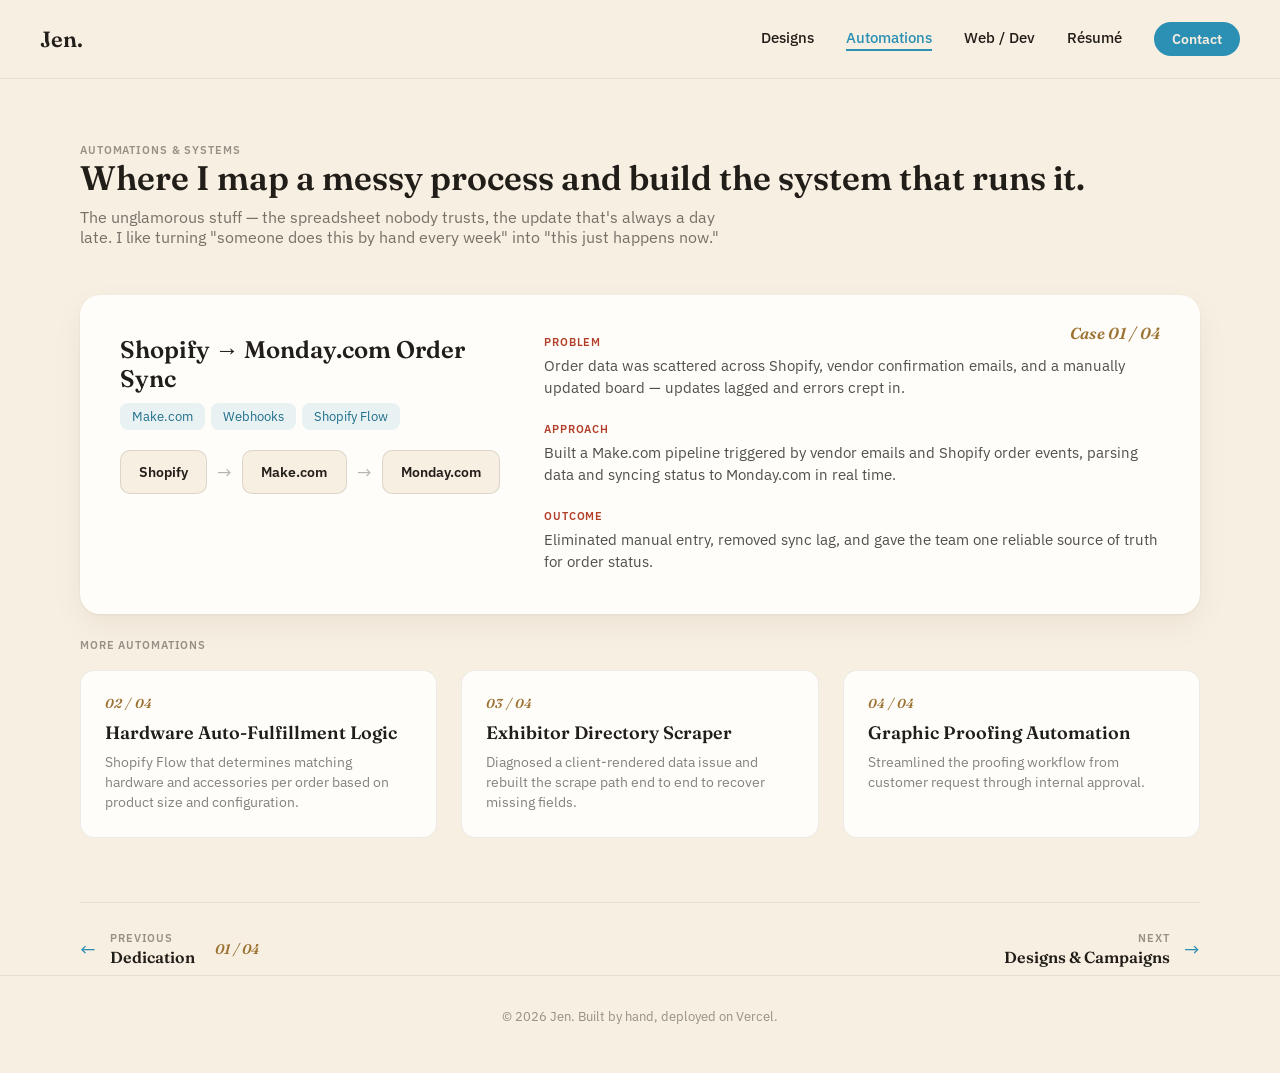
==== automations.html @ 4c75226f "Add files via upload" ====
<!doctype html>
<html lang="en">
<head>
<meta charset="utf-8">
<meta name="viewport" content="width=device-width, initial-scale=1">
<title>Automations &amp; Systems — Jen</title>
<meta name="description" content="Case studies in mapping messy processes and building the systems that run them.">
<link rel="preconnect" href="https://fonts.googleapis.com">
<link rel="stylesheet" href="https://fonts.googleapis.com/css2?family=Fraunces:ital,opsz,wght@0,9..144,500..700;1,9..144,500..600&family=IBM+Plex+Sans:wght@400;500;600&display=swap">
<link rel="stylesheet" href="styles.css">
<style>
  .flagship { background: var(--card); border-radius: var(--radius-lg); padding: 40px; display: flex; gap: 44px; box-shadow: 0 1px 3px rgba(33,29,24,0.06), 0 12px 32px rgba(33,29,24,0.05); position: relative; margin-top: 24px; }
  .flagship .num-tag { position: absolute; top: 28px; right: 40px; }
  .flagship-left { width: 380px; flex-shrink: 0; display: flex; flex-direction: column; gap: 20px; }
  .flagship-right { flex-grow: 1; display: flex; flex-direction: column; gap: 22px; justify-content: center; }
  .flow-row { display: flex; align-items: center; gap: 10px; }
  .flow-box { flex-grow: 1; font-size: 13.5px; font-weight: 600; color: var(--ink); background: var(--paper); border: 1px solid var(--ink-12); border-radius: 10px; padding: 12px 16px; text-align: center; }
  .flow-arrow { color: var(--ink-32); font-size: 18px; }
  .beat-label { font-size: 11px; font-weight: 600; letter-spacing: 0.08em; text-transform: uppercase; color: var(--coral-text); margin: 0 0 6px 0; }
  .beat-body { font-size: 14.5px; line-height: 1.55; color: rgba(33,29,24,0.78); margin: 0; }
  .more-grid { display: flex; gap: 24px; margin-top: 18px; flex-wrap: wrap; }
  .more-grid .card { flex: 1; min-width: 260px; }
  @media (max-width: 900px) { .flagship { flex-direction: column; } .flagship-left { width: 100%; } }
</style>
</head>
<body>

<nav class="site-nav">
  <div class="wordmark"><a href="index.html">Jen.</a></div>
  <div class="nav-links">
    <a class="nav-link" href="designs.html">Designs</a>
    <a class="nav-link active" href="automations.html">Automations</a>
    <a class="nav-link" href="web-dev.html">Web / Dev</a>
    <a class="nav-link" href="resume.html">Résumé</a>
    <a class="pill-link" href="mailto:jen@example.com">Contact</a>
  </div>
</nav>

<main class="wrap">

  <header class="page-header">
    <div class="eyebrow">Automations &amp; Systems</div>
    <h2>Where I map a messy process and build the system that runs it.</h2>
    <p>The unglamorous stuff — the spreadsheet nobody trusts, the update that's always a day late. I like turning "someone does this by hand every week" into "this just happens now."</p>
  </header>

  <section class="flagship">
    <span class="num num-tag">Case&nbsp;01&nbsp;/&nbsp;04</span>
    <div class="flagship-left">
      <div>
        <h3 style="font-size: 24px;">Shopify → Monday.com Order Sync</h3>
        <div style="display:flex; gap:6px; flex-wrap:wrap; margin-top:10px;">
          <span class="tag tag-water">Make.com</span><span class="tag tag-water">Webhooks</span><span class="tag tag-water">Shopify Flow</span>
        </div>
      </div>
      <div class="flow-row">
        <div class="flow-box">Shopify</div>
        <span class="flow-arrow">→</span>
        <div class="flow-box">Make.com</div>
        <span class="flow-arrow">→</span>
        <div class="flow-box">Monday.com</div>
      </div>
    </div>
    <div class="flagship-right">
      <div>
        <div class="beat-label">Problem</div>
        <p class="beat-body">Order data was scattered across Shopify, vendor confirmation emails, and a manually updated board — updates lagged and errors crept in.</p>
      </div>
      <div>
        <div class="beat-label">Approach</div>
        <p class="beat-body">Built a Make.com pipeline triggered by vendor emails and Shopify order events, parsing data and syncing status to Monday.com in real time.</p>
      </div>
      <div>
        <div class="beat-label">Outcome</div>
        <p class="beat-body">Eliminated manual entry, removed sync lag, and gave the team one reliable source of truth for order status.</p>
      </div>
    </div>
  </section>

  <section class="section">
    <div class="eyebrow">More Automations</div>
    <div class="more-grid">
      <div class="card">
        <div class="num" style="display:block; margin-bottom:10px; font-size:13px;">02 / 04</div>
        <div class="card-title">Hardware Auto-Fulfillment Logic</div>
        <p class="card-body">Shopify Flow that determines matching hardware and accessories per order based on product size and configuration.</p>
      </div>
      <div class="card">
        <div class="num" style="display:block; margin-bottom:10px; font-size:13px;">03 / 04</div>
        <div class="card-title">Exhibitor Directory Scraper</div>
        <p class="card-body">Diagnosed a client-rendered data issue and rebuilt the scrape path end to end to recover missing fields.</p>
      </div>
      <div class="card">
        <div class="num" style="display:block; margin-bottom:10px; font-size:13px;">04 / 04</div>
        <div class="card-title">Graphic Proofing Automation</div>
        <p class="card-body">Streamlined the proofing workflow from customer request through internal approval.</p>
      </div>
    </div>
  </section>

  <nav class="chapter-nav" aria-label="Page navigation">
    <a class="chapter-link prev" href="dedication.html">
      <span class="arrow">←</span>
      <span class="chapter-meta">
        <span class="chapter-label">Previous</span>
        <span class="chapter-title">Dedication</span>
      </span>
    </a>
    <span class="chapter-num">01 / 04</span>
    <a class="chapter-link next" href="designs.html">
      <span class="chapter-meta">
        <span class="chapter-label">Next</span>
        <span class="chapter-title">Designs &amp; Campaigns</span>
      </span>
      <span class="arrow">→</span>
    </a>
  </nav>

</main>

<footer class="site-footer">© <span id="year"></span> Jen. Built by hand, deployed on Vercel.</footer>
<script>document.getElementById('year').textContent = new Date().getFullYear();</script>
</body>
</html>
---- styles.css ----
/* ==========================================================================
   Jen — portfolio site
   Design tokens: warm cream / water blue / gold / coral, Fraunces + IBM Plex Sans
   ========================================================================== */

:root {
  --paper: #F7EFE1;
  --card: #FFFDF9;
  --ink: #211D18;
  --ink-70: rgba(33, 29, 24, 0.7);
  --ink-55: rgba(33, 29, 24, 0.55);
  --ink-45: rgba(33, 29, 24, 0.45);
  --ink-32: rgba(33, 29, 24, 0.32);
  --ink-12: rgba(33, 29, 24, 0.12);
  --ink-08: rgba(33, 29, 24, 0.08);

  --water: #2C8FB4;
  --water-dark: #1F6E8C;
  --water-tint: rgba(44, 143, 180, 0.1);

  --gold: #C98A3E;
  --gold-text: #9C7233;
  --gold-tint: rgba(201, 138, 62, 0.14);

  --coral: #D9553C;
  --coral-text: #B23F2A;
  --coral-tint: rgba(217, 85, 60, 0.09);

  --radius-lg: 20px;
  --radius-md: 14px;
  --radius-sm: 10px;
}

* { box-sizing: border-box; }

html, body {
  margin: 0;
  padding: 0;
  background: var(--paper);
  color: var(--ink);
  font-family: 'IBM Plex Sans', sans-serif;
  -webkit-font-smoothing: antialiased;
}

h1, h2, h3, .serif {
  font-family: 'Fraunces', serif;
  font-weight: 600;
  margin: 0;
}

a { color: inherit; }

img { max-width: 100%; display: block; }

.wrap {
  max-width: 1200px;
  margin: 0 auto;
  padding: 0 40px;
}

/* ---------- Nav ---------- */
.site-nav {
  display: flex;
  align-items: center;
  justify-content: space-between;
  padding: 22px 40px;
  border-bottom: 1px solid var(--ink-08);
}
.site-nav .wordmark {
  font-family: 'Fraunces', serif;
  font-size: 22px;
  font-weight: 600;
}
.site-nav .wordmark a { text-decoration: none; color: var(--ink); }
.nav-links {
  display: flex;
  align-items: center;
  gap: 32px;
  flex-wrap: wrap;
}
.nav-link {
  position: relative;
  font-size: 15px;
  font-weight: 500;
  color: var(--ink);
  text-decoration: none;
  padding-bottom: 4px;
}
.nav-link::after {
  content: '';
  position: absolute;
  left: 0; right: 0; bottom: 0;
  height: 2px;
  background: var(--water);
  transform: scaleX(0);
  transform-origin: left;
  transition: transform .2s ease;
}
.nav-link:hover { color: var(--water); }
.nav-link:hover::after { transform: scaleX(1); }
.nav-link.active { color: var(--water); }
.nav-link.active::after { transform: scaleX(1); }

/* ---------- Buttons ---------- */
.btn {
  font-family: 'IBM Plex Sans', sans-serif;
  font-size: 15px;
  font-weight: 600;
  border-radius: var(--radius-sm);
  padding: 14px 26px;
  text-decoration: none;
  display: inline-flex;
  align-items: center;
  gap: 9px;
  border: none;
  cursor: pointer;
  transition: background .18s ease, border-color .18s ease, transform .18s ease;
}
.btn-primary {
  color: var(--paper);
  background: var(--water);
}
.btn-primary:hover { background: var(--water-dark); transform: translateY(-2px); }
.btn-secondary {
  color: var(--ink);
  background: transparent;
  border: 1.5px solid rgba(33,29,24,0.25);
  padding: 12.5px 24.5px;
}
.btn-secondary:hover { border-color: var(--ink); transform: translateY(-2px); }
.pill-link {
  display: inline-flex;
  align-items: center;
  padding: 8px 18px;
  border-radius: 999px;
  font-size: 14px;
  font-weight: 600;
  text-decoration: none;
  background: var(--water);
  color: var(--paper);
}

/* ---------- Small components ---------- */
.eyebrow {
  font-size: 11px;
  font-weight: 600;
  letter-spacing: 0.08em;
  text-transform: uppercase;
  color: var(--ink-45);
}
.cluster-title {
  font-size: 11px;
  font-weight: 600;
  letter-spacing: 0.08em;
  text-transform: uppercase;
  color: var(--water);
  margin: 0 0 10px 0;
}
.pill {
  display: inline-flex;
  align-items: center;
  padding: 6px 14px;
  border-radius: 999px;
  font-size: 13px;
  font-weight: 500;
  border: 1.5px solid var(--water);
  color: var(--water-dark);
  background: transparent;
}
.tag {
  font-size: 13px;
  color: var(--ink);
  background: var(--card);
  border: 1px solid var(--ink-12);
  padding: 5px 12px;
  border-radius: 8px;
}
.tag-water { color: var(--water-dark); background: var(--water-tint); border: none; }
.tag-coral { color: var(--coral-text); background: var(--coral-tint); border: none; }
.tag-code { font-size: 13px; font-weight: 500; color: var(--ink); background: var(--card); border: 1px solid var(--ink-12); padding: 6px 13px; border-radius: 8px; }

.num {
  font-family: 'Fraunces', serif;
  font-style: italic;
  font-weight: 600;
  color: var(--gold-text);
  letter-spacing: 0.01em;
}

.card {
  background: var(--card);
  border: 1px solid var(--ink-08);
  border-radius: var(--radius-md);
  padding: 24px;
  transition: transform .18s ease, box-shadow .18s ease;
}
.card:hover { transform: translateY(-4px); box-shadow: 0 10px 24px rgba(33,29,24,0.08); }

.card-title {
  font-family: 'Fraunces', serif;
  font-size: 18px;
  font-weight: 600;
  margin: 0 0 8px 0;
}
.card-body {
  font-size: 13.5px;
  line-height: 1.5;
  color: var(--ink-55);
  margin: 0;
}

.placeholder {
  border: 1.5px dashed rgba(33,29,24,0.22);
  border-radius: 12px;
  display: flex;
  align-items: center;
  justify-content: center;
  font-size: 13px;
  font-style: italic;
  color: var(--ink-32);
  text-align: center;
  padding: 12px;
}

/* ---------- Page sections ---------- */
.page-header {
  padding: 64px 0 24px 0;
}
.page-header h2 { font-size: 34px; margin-bottom: 8px; }
.page-header p { font-size: 15.5px; color: rgba(33,29,24,0.6); max-width: 640px; margin: 0; }

.section { padding: 24px 0; }

/* ---------- Footer ---------- */
.site-footer {
  border-top: 1px solid var(--ink-08);
  padding: 32px 40px 48px 40px;
  text-align: center;
  font-size: 13px;
  color: var(--ink-45);
}

/* ---------- Book-style page transitions ----------
   Native cross-document View Transition: when supported (Chromium
   126+), navigating between pages slides the old page out and the
   new one in like a page turning. Unsupported browsers (Safari,
   Firefox) just ignore this block and navigate normally — no JS,
   no errors, pure progressive enhancement. */
@view-transition {
  navigation: auto;
}

::view-transition-group(root) {
  animation-duration: 0.5s;
  animation-timing-function: cubic-bezier(0.45, 0, 0.2, 1);
}
::view-transition-old(root) {
  animation-name: page-turn-out;
}
::view-transition-new(root) {
  animation-name: page-turn-in;
}
@keyframes page-turn-out {
  from { transform: translateX(0) scale(1); opacity: 1; }
  to   { transform: translateX(-5%) scale(0.97); opacity: 0; }
}
@keyframes page-turn-in {
  from { transform: translateX(5%) scale(0.97); opacity: 0; }
  to   { transform: translateX(0) scale(1); opacity: 1; }
}

/* ---------- Chapter nav (book-style prev/next) ---------- */
.chapter-nav {
  display: flex;
  align-items: center;
  justify-content: space-between;
  gap: 20px;
  margin-top: 40px;
  padding: 28px 0 8px 0;
  border-top: 1px solid var(--ink-08);
}
.chapter-link {
  display: flex;
  align-items: center;
  gap: 14px;
  max-width: 42%;
  text-decoration: none;
  color: var(--ink);
}
.chapter-link.next { margin-left: auto; }
.chapter-link .arrow {
  font-size: 19px;
  color: var(--water);
  flex-shrink: 0;
  transition: transform .18s ease;
}
.chapter-link.prev:hover .arrow { transform: translateX(-4px); }
.chapter-link.next:hover .arrow { transform: translateX(4px); }
.chapter-meta { display: flex; flex-direction: column; gap: 2px; min-width: 0; }
.chapter-link.next .chapter-meta { align-items: flex-end; text-align: right; }
.chapter-label {
  font-size: 11px;
  font-weight: 600;
  letter-spacing: 0.08em;
  text-transform: uppercase;
  color: var(--ink-45);
}
.chapter-title {
  font-family: 'Fraunces', serif;
  font-size: 16px;
  font-weight: 600;
  transition: color .18s ease;
}
.chapter-link:hover .chapter-title { color: var(--water); }
.chapter-num {
  font-family: 'Fraunces', serif;
  font-style: italic;
  font-weight: 600;
  color: var(--gold-text);
  font-size: 14px;
  flex-shrink: 0;
}

/* ---------- Responsive ---------- */
@media (max-width: 900px) {
  .site-nav { flex-direction: column; align-items: flex-start; gap: 16px; }
  .nav-links { gap: 18px; }
  .wrap { padding: 0 22px; }
  .grid-4, .grid-3 { grid-template-columns: 1fr !important; }
  .flex-row { flex-direction: column !important; }
}
@media (max-width: 640px) {
  .chapter-nav { flex-wrap: wrap; row-gap: 14px; }
  .chapter-link { max-width: 100%; }
  .chapter-num { order: 3; width: 100%; text-align: center; }
}
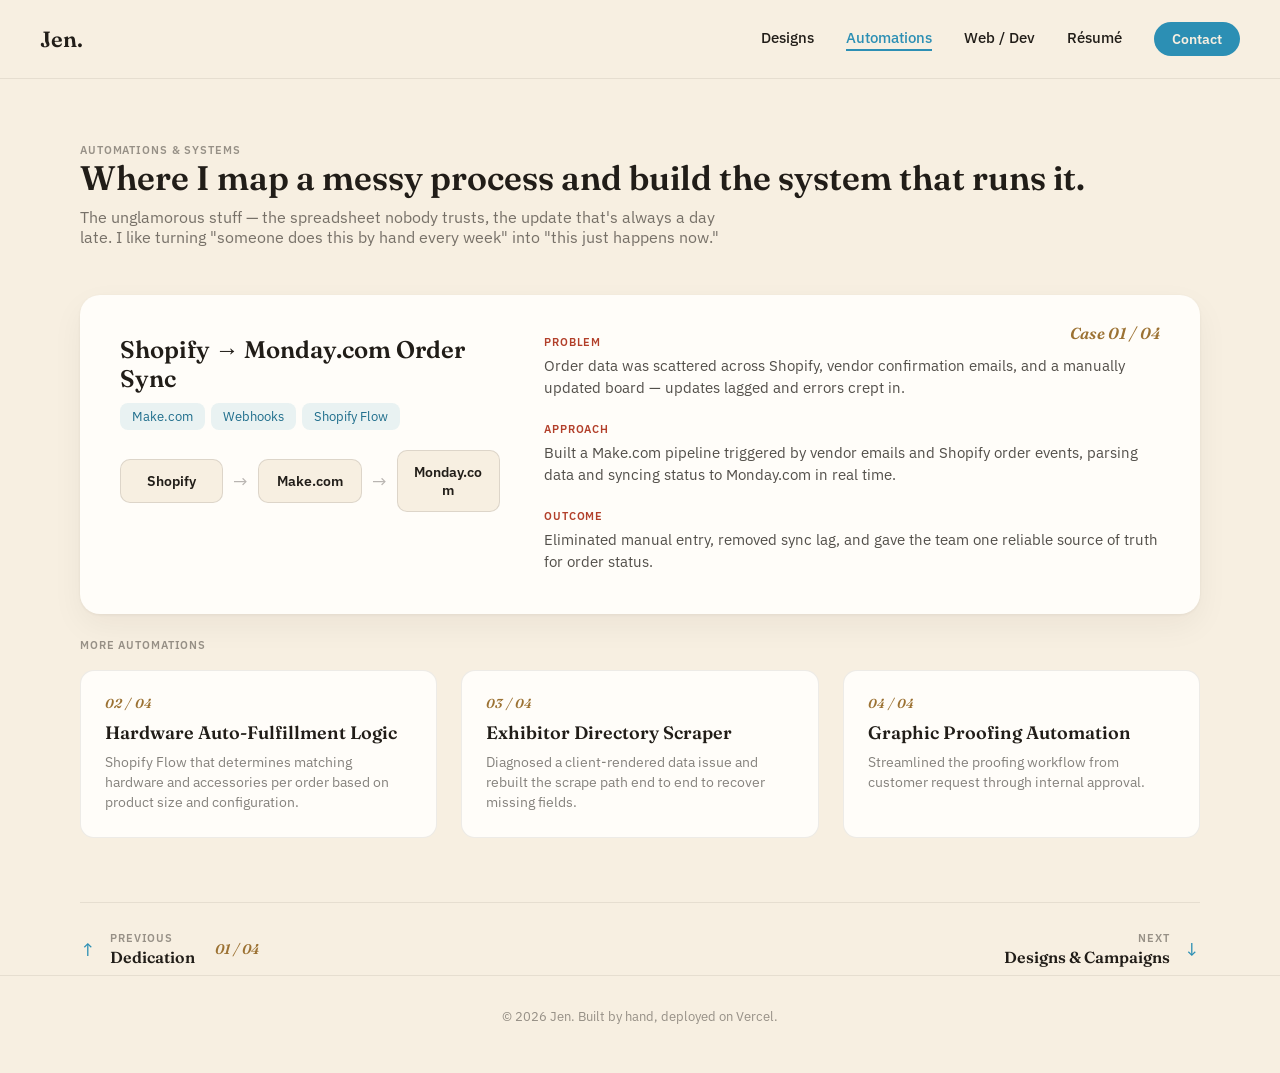
==== commit 4a4aec7f: "Add files via upload" ====
--- a/automations.html
+++ b/automations.html
@@ -8,13 +8,14 @@
 <link rel="preconnect" href="https://fonts.googleapis.com">
 <link rel="stylesheet" href="https://fonts.googleapis.com/css2?family=Fraunces:ital,opsz,wght@0,9..144,500..700;1,9..144,500..600&family=IBM+Plex+Sans:wght@400;500;600&display=swap">
 <link rel="stylesheet" href="styles.css">
+<script src="book.js"></script>
 <style>
   .flagship { background: var(--card); border-radius: var(--radius-lg); padding: 40px; display: flex; gap: 44px; box-shadow: 0 1px 3px rgba(33,29,24,0.06), 0 12px 32px rgba(33,29,24,0.05); position: relative; margin-top: 24px; }
   .flagship .num-tag { position: absolute; top: 28px; right: 40px; }
   .flagship-left { width: 380px; flex-shrink: 0; display: flex; flex-direction: column; gap: 20px; }
   .flagship-right { flex-grow: 1; display: flex; flex-direction: column; gap: 22px; justify-content: center; }
   .flow-row { display: flex; align-items: center; gap: 10px; }
-  .flow-box { flex-grow: 1; font-size: 13.5px; font-weight: 600; color: var(--ink); background: var(--paper); border: 1px solid var(--ink-12); border-radius: 10px; padding: 12px 16px; text-align: center; }
+  .flow-box { flex: 1 1 0; min-width: 0; overflow-wrap: anywhere; font-size: 13.5px; font-weight: 600; color: var(--ink); background: var(--paper); border: 1px solid var(--ink-12); border-radius: 10px; padding: 12px 16px; text-align: center; }
   .flow-arrow { color: var(--ink-32); font-size: 18px; }
   .beat-label { font-size: 11px; font-weight: 600; letter-spacing: 0.08em; text-transform: uppercase; color: var(--coral-text); margin: 0 0 6px 0; }
   .beat-body { font-size: 14.5px; line-height: 1.55; color: rgba(33,29,24,0.78); margin: 0; }
@@ -32,7 +33,7 @@
     <a class="nav-link active" href="automations.html">Automations</a>
     <a class="nav-link" href="web-dev.html">Web / Dev</a>
     <a class="nav-link" href="resume.html">Résumé</a>
-    <a class="pill-link" href="mailto:jen@example.com">Contact</a>
+    <a class="pill-link" href="mailto:jnajera2@gmail.com">Contact</a>
   </div>
 </nav>
 
@@ -100,7 +101,7 @@
 
   <nav class="chapter-nav" aria-label="Page navigation">
     <a class="chapter-link prev" href="dedication.html">
-      <span class="arrow">←</span>
+      <span class="arrow">↑</span>
       <span class="chapter-meta">
         <span class="chapter-label">Previous</span>
         <span class="chapter-title">Dedication</span>
@@ -112,7 +113,7 @@
         <span class="chapter-label">Next</span>
         <span class="chapter-title">Designs &amp; Campaigns</span>
       </span>
-      <span class="arrow">→</span>
+      <span class="arrow">↓</span>
     </a>
   </nav>
 
--- a/styles.css
+++ b/styles.css
@@ -240,33 +240,48 @@
   color: var(--ink-45);
 }
 
-/* ---------- Book-style page transitions ----------
+/* ---------- Book-style page transitions (vertical) ----------
    Native cross-document View Transition: when supported (Chromium
-   126+), navigating between pages slides the old page out and the
-   new one in like a page turning. Unsupported browsers (Safari,
-   Firefox) just ignore this block and navigate normally — no JS,
-   no errors, pure progressive enhancement. */
+   126+), moving between pages slides the old page up and the new one
+   rises in from below, like scrolling down the book. Going backwards
+   (book.js tags it with the "back" type) reverses the motion.
+   Unsupported browsers (Safari, Firefox) ignore this block and just
+   navigate normally. */
 @view-transition {
   navigation: auto;
 }
 
 ::view-transition-group(root) {
-  animation-duration: 0.5s;
+  animation-duration: 0.55s;
   animation-timing-function: cubic-bezier(0.45, 0, 0.2, 1);
 }
 ::view-transition-old(root) {
-  animation-name: page-turn-out;
+  animation-name: page-out-up;
 }
 ::view-transition-new(root) {
-  animation-name: page-turn-in;
-}
-@keyframes page-turn-out {
-  from { transform: translateX(0) scale(1); opacity: 1; }
-  to   { transform: translateX(-5%) scale(0.97); opacity: 0; }
-}
-@keyframes page-turn-in {
-  from { transform: translateX(5%) scale(0.97); opacity: 0; }
-  to   { transform: translateX(0) scale(1); opacity: 1; }
+  animation-name: page-in-up;
+}
+html:active-view-transition-type(back)::view-transition-old(root) {
+  animation-name: page-out-down;
+}
+html:active-view-transition-type(back)::view-transition-new(root) {
+  animation-name: page-in-down;
+}
+@keyframes page-out-up {
+  from { transform: translateY(0) scale(1); opacity: 1; }
+  to   { transform: translateY(-6%) scale(0.98); opacity: 0; }
+}
+@keyframes page-in-up {
+  from { transform: translateY(8%) scale(0.98); opacity: 0; }
+  to   { transform: translateY(0) scale(1); opacity: 1; }
+}
+@keyframes page-out-down {
+  from { transform: translateY(0) scale(1); opacity: 1; }
+  to   { transform: translateY(6%) scale(0.98); opacity: 0; }
+}
+@keyframes page-in-down {
+  from { transform: translateY(-8%) scale(0.98); opacity: 0; }
+  to   { transform: translateY(0) scale(1); opacity: 1; }
 }
 
 /* ---------- Chapter nav (book-style prev/next) ---------- */
@@ -294,8 +309,8 @@
   flex-shrink: 0;
   transition: transform .18s ease;
 }
-.chapter-link.prev:hover .arrow { transform: translateX(-4px); }
-.chapter-link.next:hover .arrow { transform: translateX(4px); }
+.chapter-link.prev:hover .arrow { transform: translateY(-4px); }
+.chapter-link.next:hover .arrow { transform: translateY(4px); }
 .chapter-meta { display: flex; flex-direction: column; gap: 2px; min-width: 0; }
 .chapter-link.next .chapter-meta { align-items: flex-end; text-align: right; }
 .chapter-label {
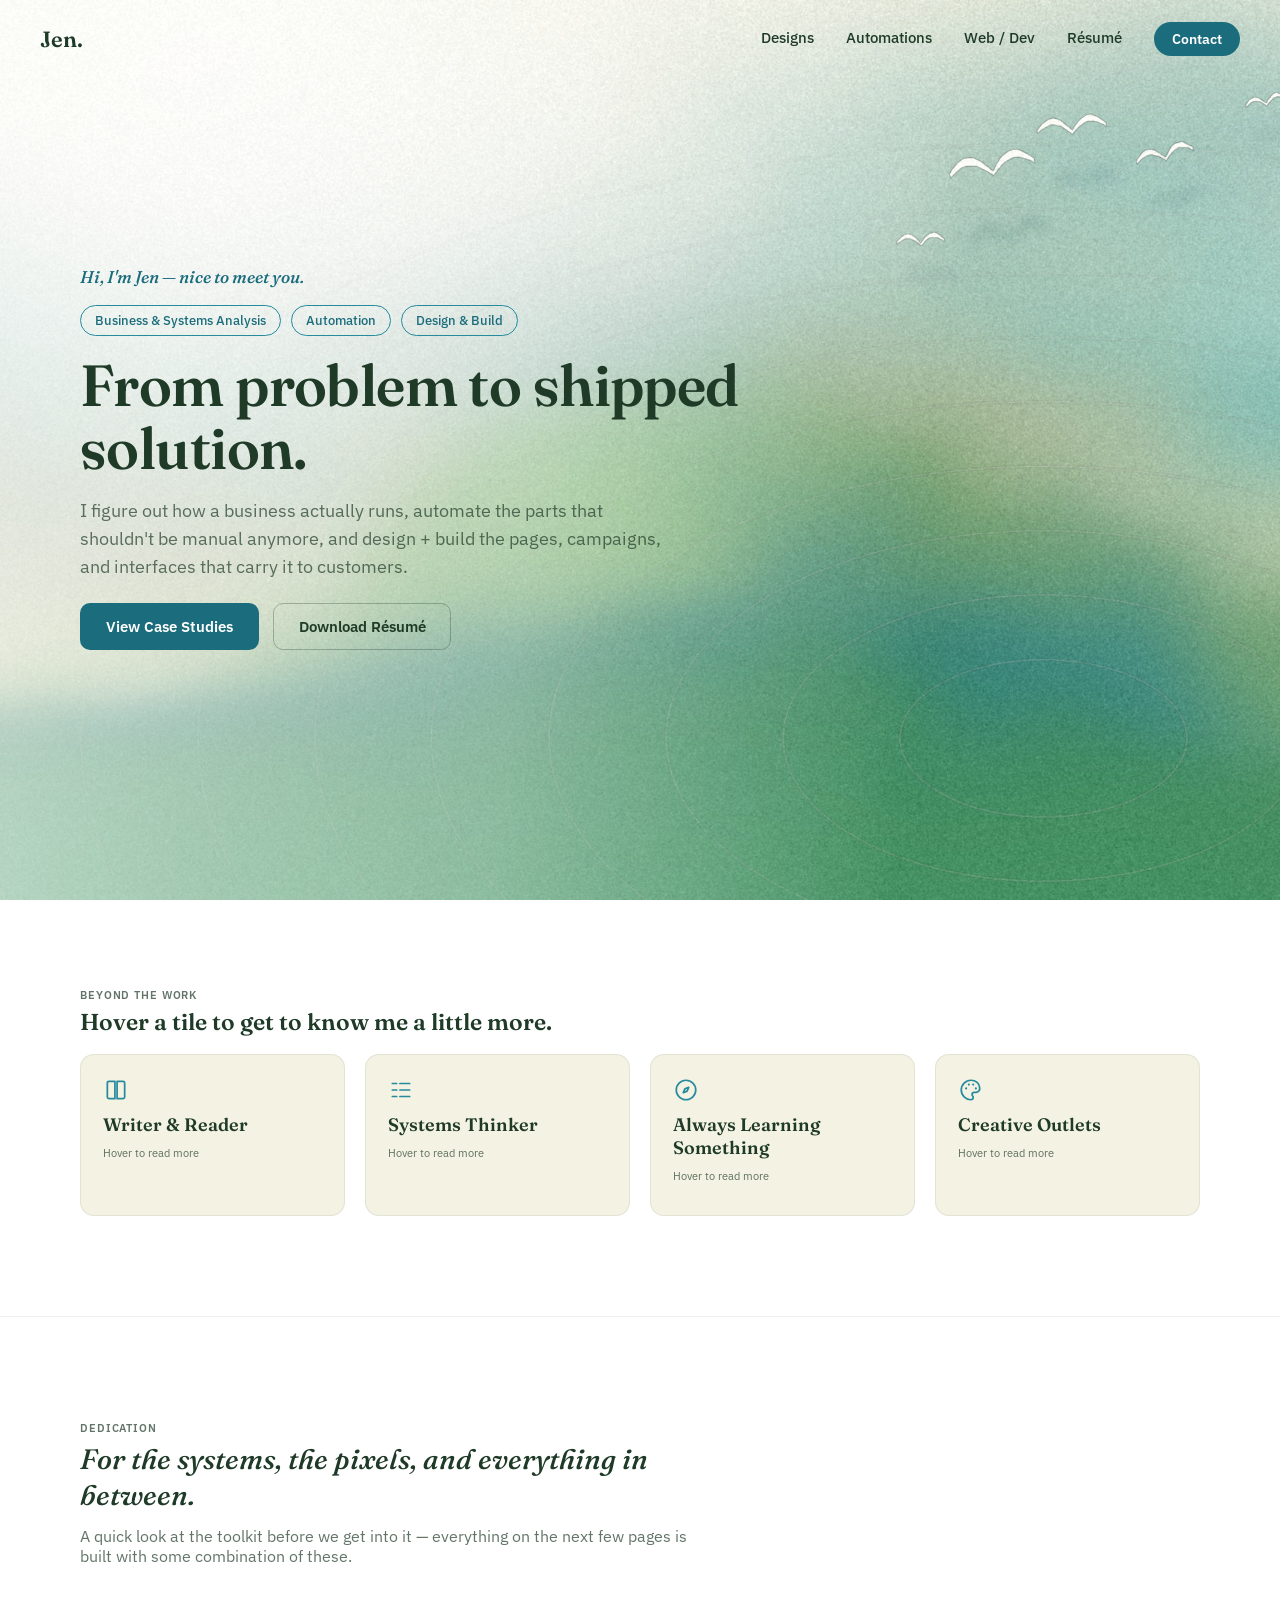
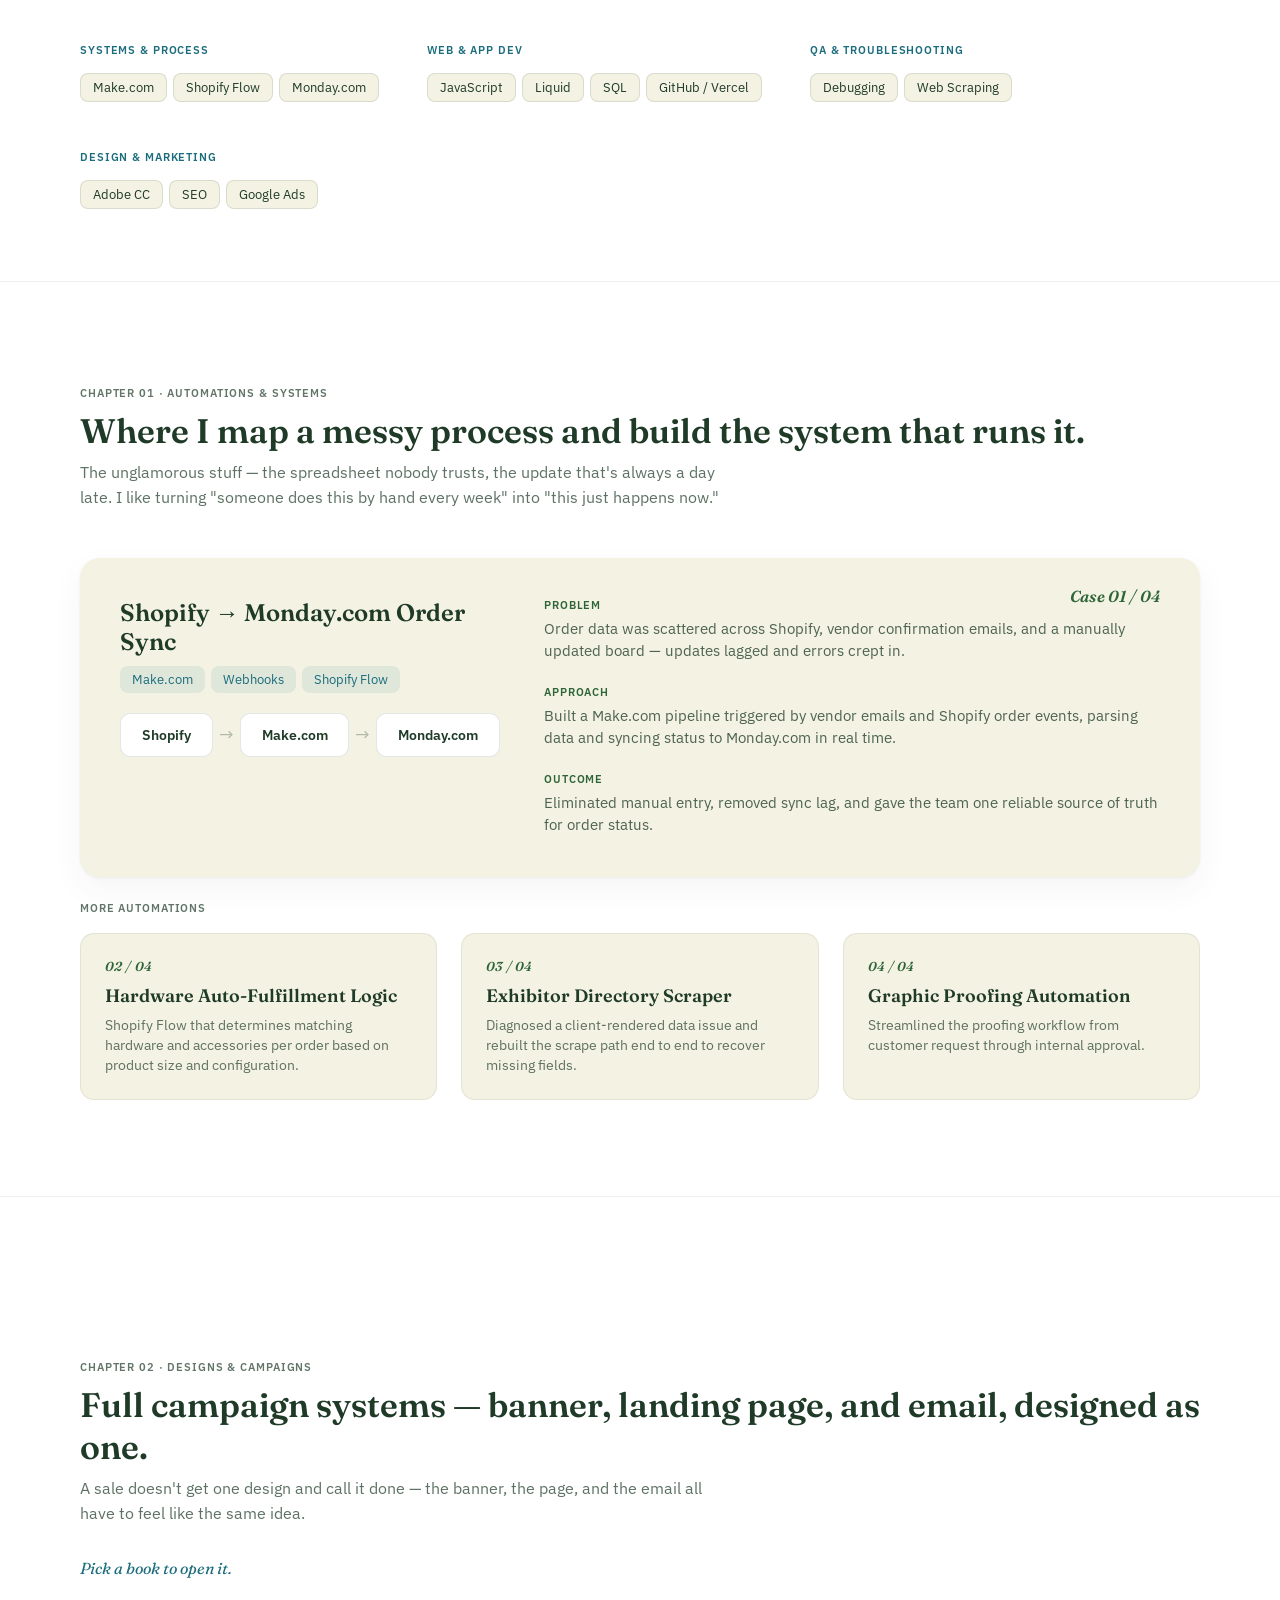
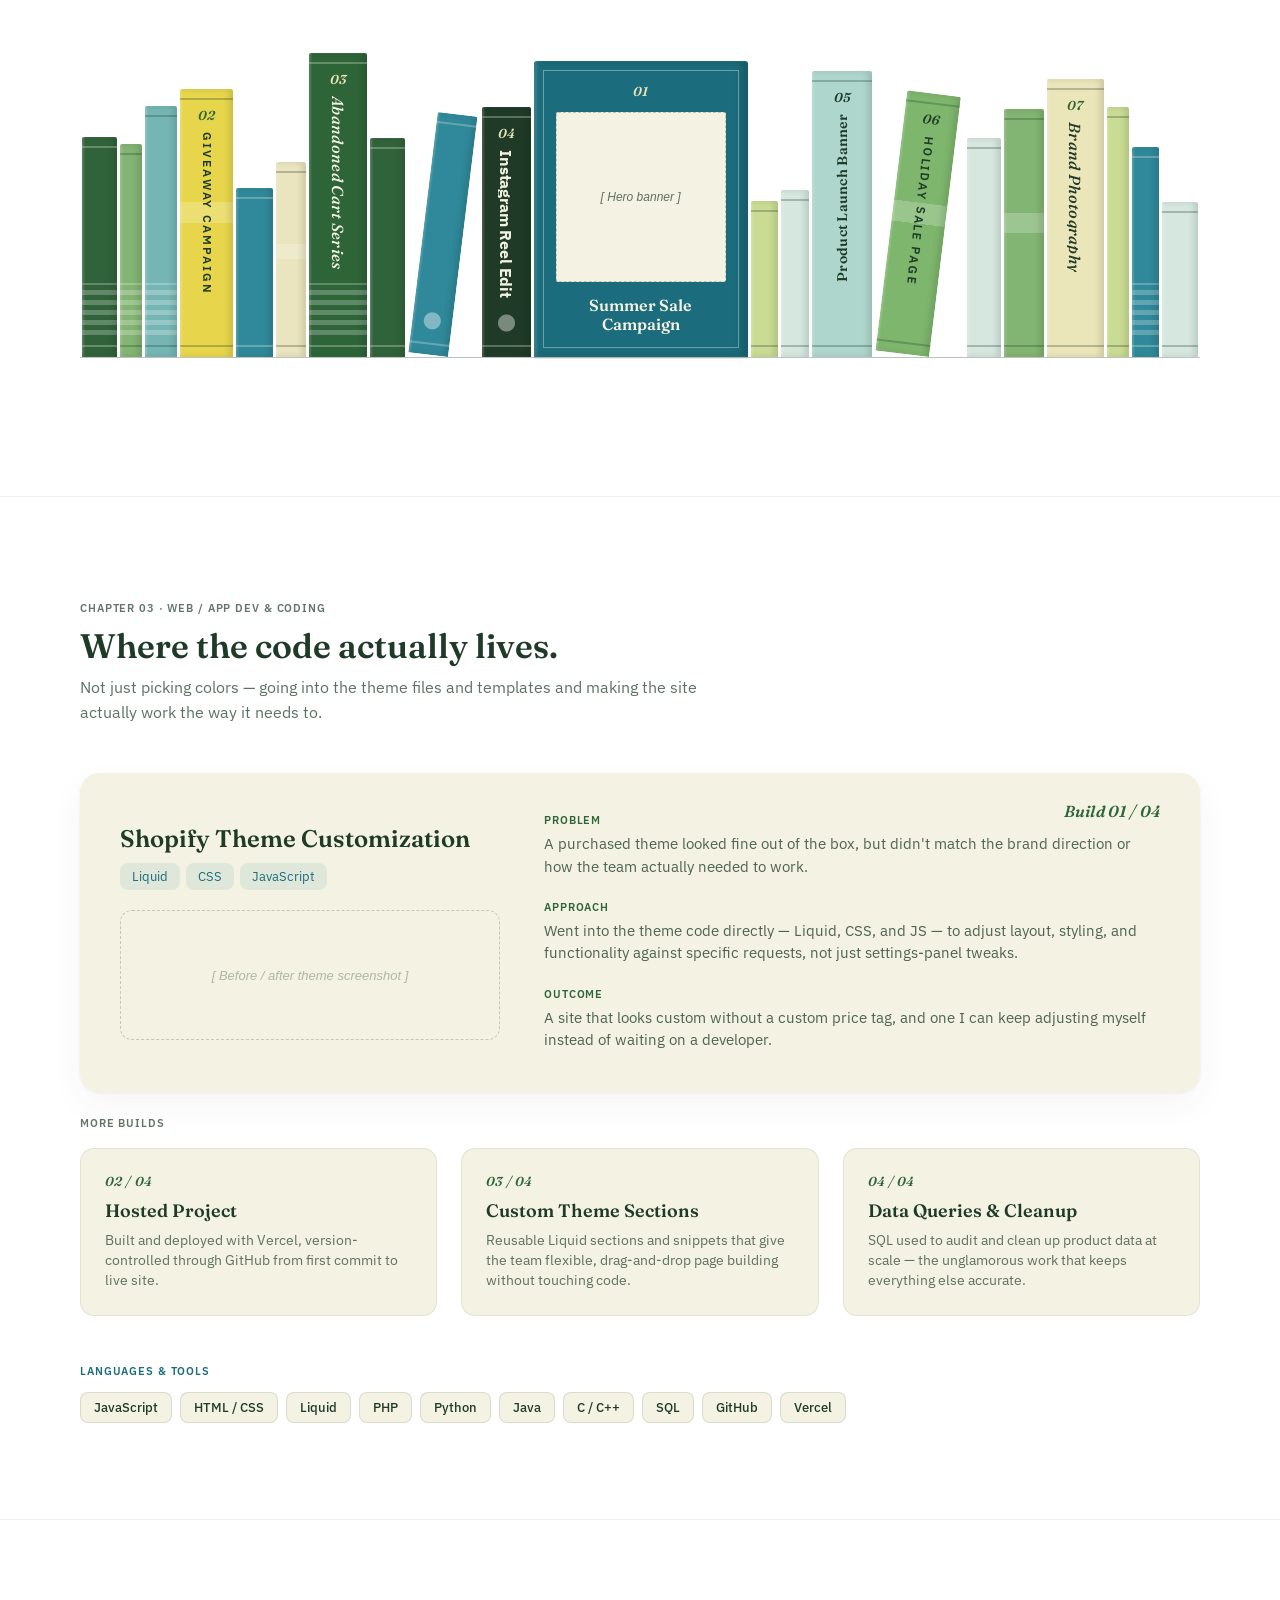
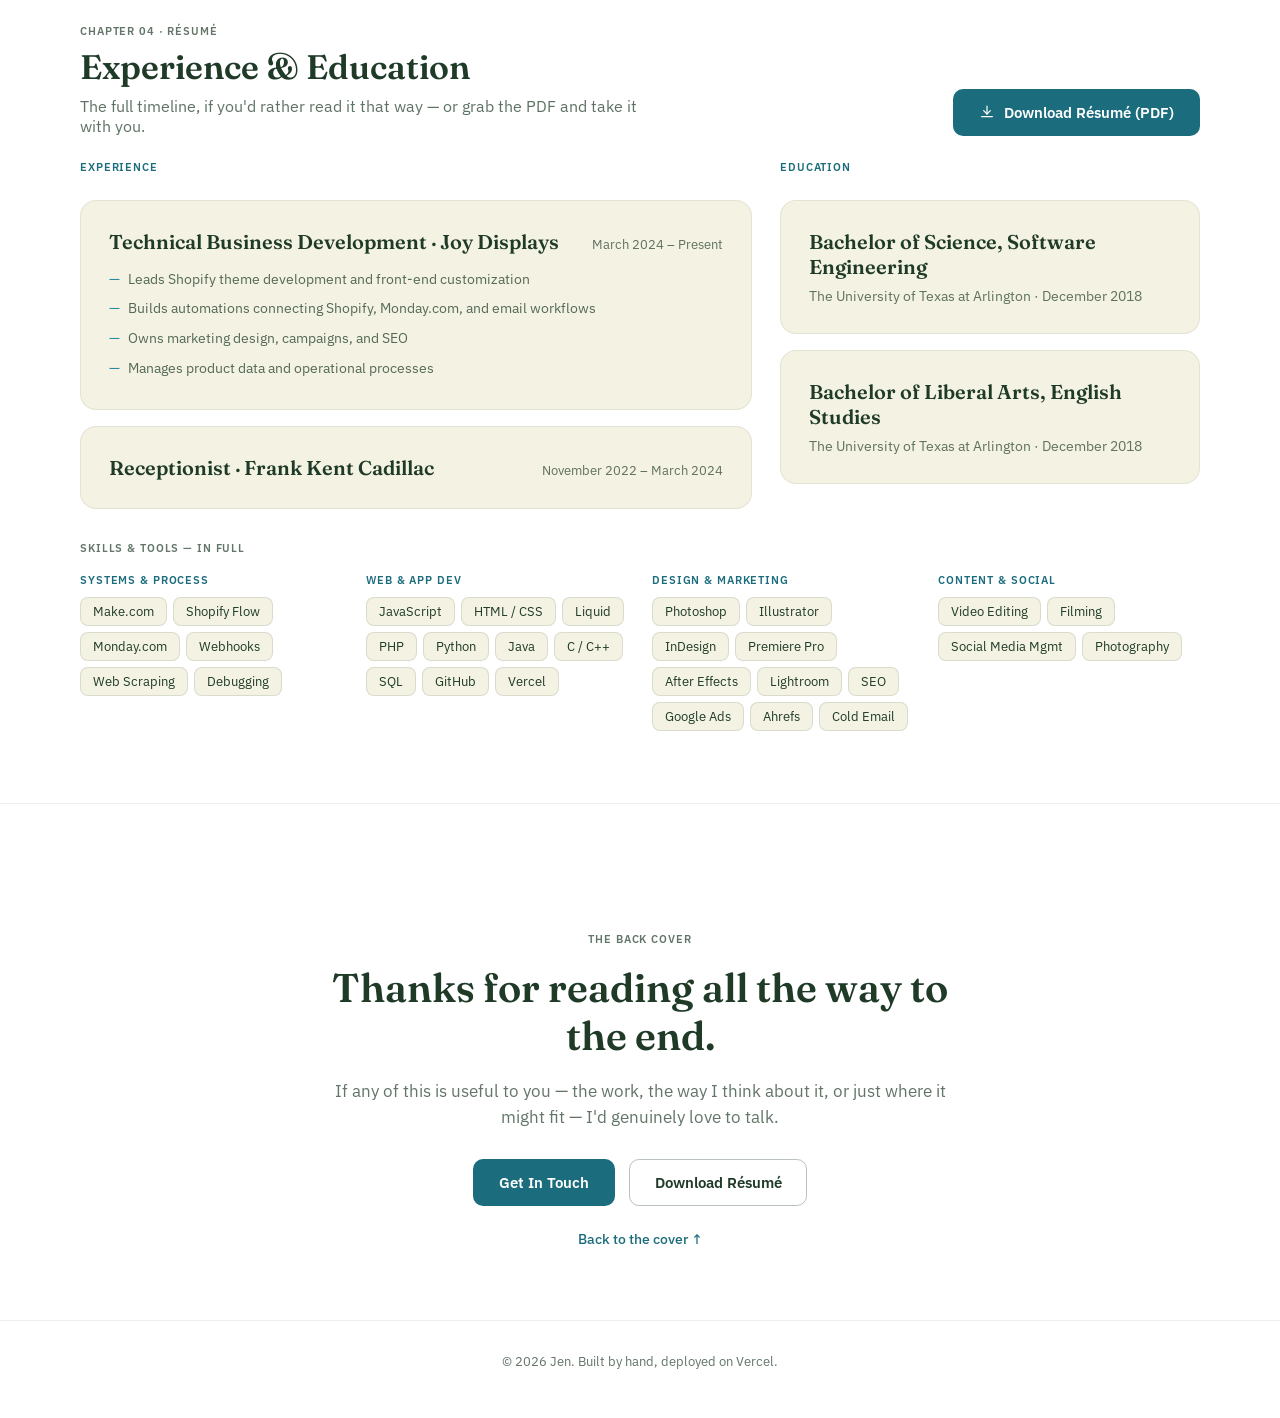
==== commit 6be6ce1a: "Add files via upload" ====
--- a/automations.html
+++ b/automations.html
@@ -1,125 +1,7 @@
 <!doctype html>
-<html lang="en">
-<head>
-<meta charset="utf-8">
+<html lang="en"><head><meta charset="utf-8"><title>Jen — Portfolio</title>
 <meta name="viewport" content="width=device-width, initial-scale=1">
-<title>Automations &amp; Systems — Jen</title>
-<meta name="description" content="Case studies in mapping messy processes and building the systems that run them.">
-<link rel="preconnect" href="https://fonts.googleapis.com">
-<link rel="stylesheet" href="https://fonts.googleapis.com/css2?family=Fraunces:ital,opsz,wght@0,9..144,500..700;1,9..144,500..600&family=IBM+Plex+Sans:wght@400;500;600&display=swap">
-<link rel="stylesheet" href="styles.css">
-<script src="book.js"></script>
-<style>
-  .flagship { background: var(--card); border-radius: var(--radius-lg); padding: 40px; display: flex; gap: 44px; box-shadow: 0 1px 3px rgba(33,29,24,0.06), 0 12px 32px rgba(33,29,24,0.05); position: relative; margin-top: 24px; }
-  .flagship .num-tag { position: absolute; top: 28px; right: 40px; }
-  .flagship-left { width: 380px; flex-shrink: 0; display: flex; flex-direction: column; gap: 20px; }
-  .flagship-right { flex-grow: 1; display: flex; flex-direction: column; gap: 22px; justify-content: center; }
-  .flow-row { display: flex; align-items: center; gap: 10px; }
-  .flow-box { flex: 1 1 0; min-width: 0; overflow-wrap: anywhere; font-size: 13.5px; font-weight: 600; color: var(--ink); background: var(--paper); border: 1px solid var(--ink-12); border-radius: 10px; padding: 12px 16px; text-align: center; }
-  .flow-arrow { color: var(--ink-32); font-size: 18px; }
-  .beat-label { font-size: 11px; font-weight: 600; letter-spacing: 0.08em; text-transform: uppercase; color: var(--coral-text); margin: 0 0 6px 0; }
-  .beat-body { font-size: 14.5px; line-height: 1.55; color: rgba(33,29,24,0.78); margin: 0; }
-  .more-grid { display: flex; gap: 24px; margin-top: 18px; flex-wrap: wrap; }
-  .more-grid .card { flex: 1; min-width: 260px; }
-  @media (max-width: 900px) { .flagship { flex-direction: column; } .flagship-left { width: 100%; } }
-</style>
-</head>
-<body>
-
-<nav class="site-nav">
-  <div class="wordmark"><a href="index.html">Jen.</a></div>
-  <div class="nav-links">
-    <a class="nav-link" href="designs.html">Designs</a>
-    <a class="nav-link active" href="automations.html">Automations</a>
-    <a class="nav-link" href="web-dev.html">Web / Dev</a>
-    <a class="nav-link" href="resume.html">Résumé</a>
-    <a class="pill-link" href="mailto:jnajera2@gmail.com">Contact</a>
-  </div>
-</nav>
-
-<main class="wrap">
-
-  <header class="page-header">
-    <div class="eyebrow">Automations &amp; Systems</div>
-    <h2>Where I map a messy process and build the system that runs it.</h2>
-    <p>The unglamorous stuff — the spreadsheet nobody trusts, the update that's always a day late. I like turning "someone does this by hand every week" into "this just happens now."</p>
-  </header>
-
-  <section class="flagship">
-    <span class="num num-tag">Case&nbsp;01&nbsp;/&nbsp;04</span>
-    <div class="flagship-left">
-      <div>
-        <h3 style="font-size: 24px;">Shopify → Monday.com Order Sync</h3>
-        <div style="display:flex; gap:6px; flex-wrap:wrap; margin-top:10px;">
-          <span class="tag tag-water">Make.com</span><span class="tag tag-water">Webhooks</span><span class="tag tag-water">Shopify Flow</span>
-        </div>
-      </div>
-      <div class="flow-row">
-        <div class="flow-box">Shopify</div>
-        <span class="flow-arrow">→</span>
-        <div class="flow-box">Make.com</div>
-        <span class="flow-arrow">→</span>
-        <div class="flow-box">Monday.com</div>
-      </div>
-    </div>
-    <div class="flagship-right">
-      <div>
-        <div class="beat-label">Problem</div>
-        <p class="beat-body">Order data was scattered across Shopify, vendor confirmation emails, and a manually updated board — updates lagged and errors crept in.</p>
-      </div>
-      <div>
-        <div class="beat-label">Approach</div>
-        <p class="beat-body">Built a Make.com pipeline triggered by vendor emails and Shopify order events, parsing data and syncing status to Monday.com in real time.</p>
-      </div>
-      <div>
-        <div class="beat-label">Outcome</div>
-        <p class="beat-body">Eliminated manual entry, removed sync lag, and gave the team one reliable source of truth for order status.</p>
-      </div>
-    </div>
-  </section>
-
-  <section class="section">
-    <div class="eyebrow">More Automations</div>
-    <div class="more-grid">
-      <div class="card">
-        <div class="num" style="display:block; margin-bottom:10px; font-size:13px;">02 / 04</div>
-        <div class="card-title">Hardware Auto-Fulfillment Logic</div>
-        <p class="card-body">Shopify Flow that determines matching hardware and accessories per order based on product size and configuration.</p>
-      </div>
-      <div class="card">
-        <div class="num" style="display:block; margin-bottom:10px; font-size:13px;">03 / 04</div>
-        <div class="card-title">Exhibitor Directory Scraper</div>
-        <p class="card-body">Diagnosed a client-rendered data issue and rebuilt the scrape path end to end to recover missing fields.</p>
-      </div>
-      <div class="card">
-        <div class="num" style="display:block; margin-bottom:10px; font-size:13px;">04 / 04</div>
-        <div class="card-title">Graphic Proofing Automation</div>
-        <p class="card-body">Streamlined the proofing workflow from customer request through internal approval.</p>
-      </div>
-    </div>
-  </section>
-
-  <nav class="chapter-nav" aria-label="Page navigation">
-    <a class="chapter-link prev" href="dedication.html">
-      <span class="arrow">↑</span>
-      <span class="chapter-meta">
-        <span class="chapter-label">Previous</span>
-        <span class="chapter-title">Dedication</span>
-      </span>
-    </a>
-    <span class="chapter-num">01 / 04</span>
-    <a class="chapter-link next" href="designs.html">
-      <span class="chapter-meta">
-        <span class="chapter-label">Next</span>
-        <span class="chapter-title">Designs &amp; Campaigns</span>
-      </span>
-      <span class="arrow">↓</span>
-    </a>
-  </nav>
-
-</main>
-
-<footer class="site-footer">© <span id="year"></span> Jen. Built by hand, deployed on Vercel.</footer>
-<script>document.getElementById('year').textContent = new Date().getFullYear();</script>
-</body>
-</html>
+<meta http-equiv="refresh" content="0; url=index.html#automations">
+<link rel="canonical" href="index.html#automations">
+<script>location.replace('index.html#automations');</script></head>
+<body><p>This page moved — <a href="index.html#automations">continue to the portfolio</a>.</p></body></html>
